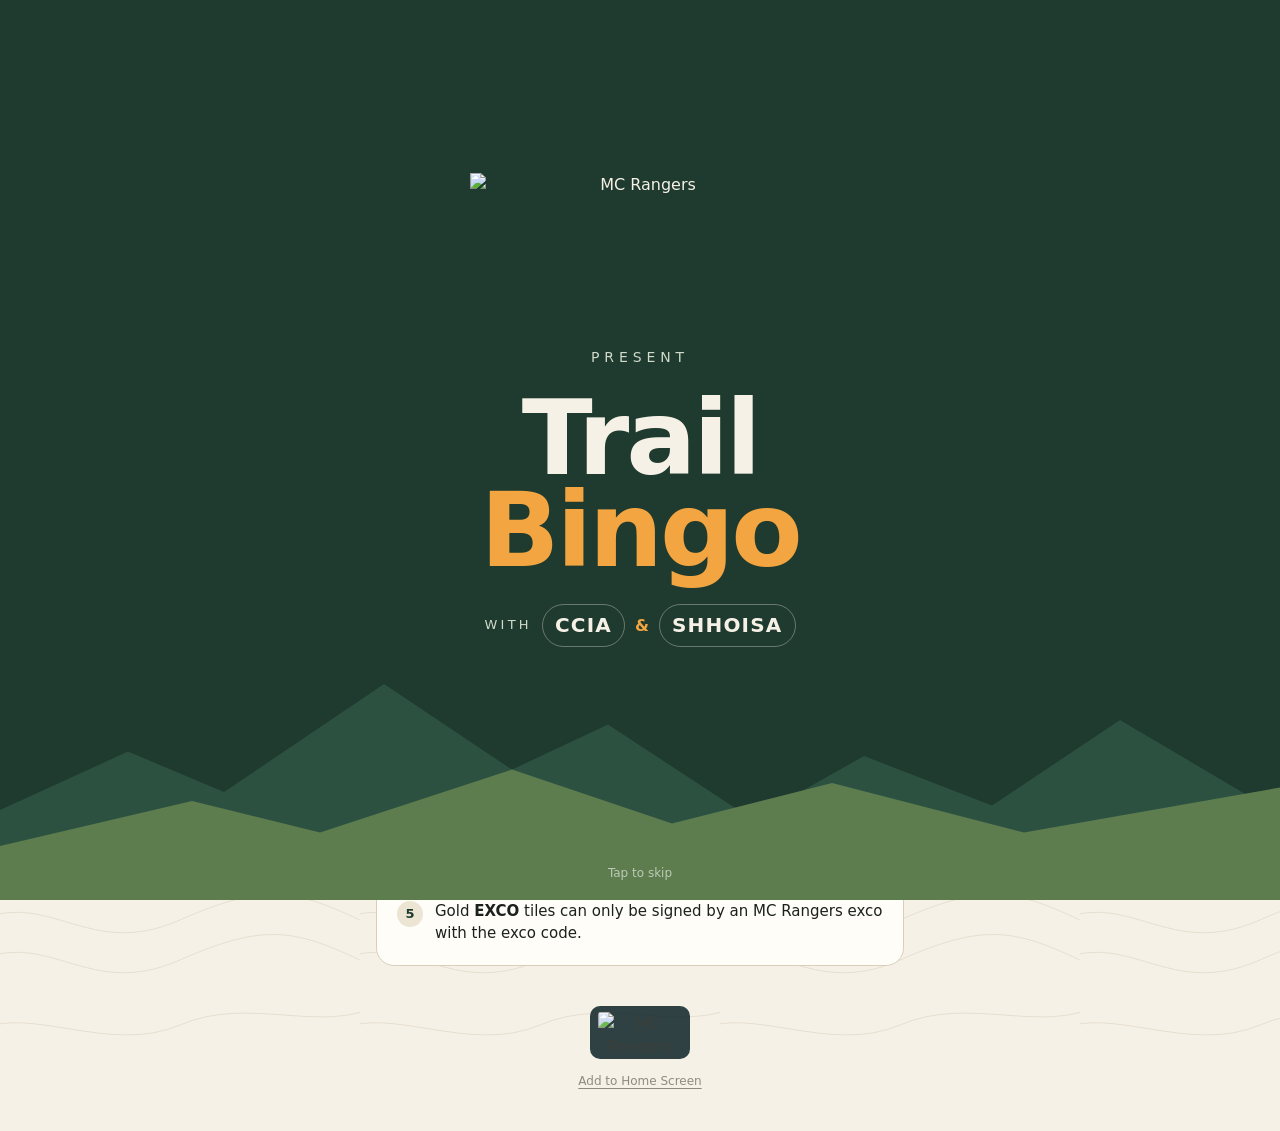
==== index.html @ 8b56e401 "Winning card: drop check code, show finish time and the whole board; MC Rangers exco wording" ====
<!doctype html>
<html lang="en">
<head>
<meta charset="utf-8">
<meta name="viewport" content="width=device-width, initial-scale=1, viewport-fit=cover">
<title>Trail Bingo · MC Rangers</title>
<meta name="description" content="Hike icebreaker bingo by MC Rangers with CCIA &amp; SHHOISA: fill your card by meeting people from other colleges.">
<meta property="og:type" content="website">
<meta property="og:title" content="Trail Bingo · MC Rangers">
<meta property="og:description" content="Fill your bingo card by meeting hikers from other colleges.">
<meta property="og:url" content="https://mcrangers.github.io/hike-bingo/">
<meta property="og:image" content="https://mcrangers.github.io/hike-bingo/icons/icon-512.png">
<meta name="twitter:card" content="summary">
<meta name="theme-color" content="#1f3a2e">
<link rel="manifest" href="manifest.webmanifest">
<link rel="apple-touch-icon" href="icons/apple-touch-icon.png">
<meta name="apple-mobile-web-app-capable" content="yes">
<meta name="mobile-web-app-capable" content="yes">
<meta name="apple-mobile-web-app-status-bar-style" content="black-translucent">
<meta name="apple-mobile-web-app-title" content="Trail Bingo">
<link rel="icon" type="image/png" href="icons/favicon-64.png">
<link rel="preconnect" href="https://api.fontshare.com">
<link href="https://api.fontshare.com/v2/css?f[]=cabinet-grotesk@800,700&f[]=satoshi@400,500,700&display=swap" rel="stylesheet">
<link rel="stylesheet" href="style.css">
</head>
<body>
<div id="splash" class="splash" role="status" aria-label="MC Rangers presents Trail Bingo, with CCIA and SHHOISA">
  <div class="sp-inner">
    <img class="sp-logo" src="icons/logo.png" alt="MC Rangers" width="640" height="317">
    <div class="sp-presents">present</div>
    <div class="sp-title">Trail<br><em>Bingo</em></div>
    <div class="sp-with"><span>with</span><b>CCIA</b><i>&amp;</i><b>SHHOISA</b></div>
  </div>
  <svg class="sp-ridge" viewBox="0 0 400 120" preserveAspectRatio="none" aria-hidden="true"><path d="M0 120V80l40-26 30 18 50-48 40 38 30-20 45 42 35-28 40 22 40-38 50 42v38z" fill="#2d5141"/><path d="M0 120V96l60-20 40 14 60-28 50 24 50-18 60 22 80-20v50z" fill="#5e7d4f"/></svg>
  <div class="sp-skip">Tap to skip</div>
</div>
<div class="wrap">
  <div class="top">
    <div class="brand">
      <span class="mark"><img src="icons/logo-sm.png" alt="MC Rangers" width="240" height="119"></span>
      Trail Bingo
    </div>
    <div id="topRight"></div>
  </div>

  <!-- SETUP -->
  <section id="setup" class="hidden">
    <div class="hero">
      <img class="hero-logo" src="icons/logo-sm.png" alt="MC Rangers" width="240" height="119">
      <h1>Meet the people<br>on the <em>trail.</em> </h1>
      <p id="heroSub">Fill your bingo card by finding hikers from colleges that aren't yours.</p>
      <svg class="ridge" viewBox="0 0 400 90" preserveAspectRatio="none" aria-hidden="true"><path d="M0 90V62l40-20 30 14 50-38 40 30 30-16 45 34 35-22 40 18 40-30 50 34v24z" fill="#2d5141"/><path d="M0 90V74l60-16 40 12 60-22 50 20 50-14 60 18 80-16v34z" fill="#5e7d4f"/></svg>
    </div>
    <form class="card-ui" id="setupForm" novalidate>
      <label for="pName">Your name</label>
      <input type="text" id="pName" autocomplete="given-name" placeholder="e.g. Anvay - the best exco ever!" maxlength="40">
      <label for="pCollege">Your college</label>
      <select id="pCollege"></select>
      <input type="text" id="pCollegeOther" class="hidden" placeholder="Type your college" maxlength="40" style="margin-top:8px">
      <div class="err" id="setupErr"></div>
      <button class="btn" type="submit">Get my bingo card</button>
      <div class="rules">
        <div class="rule"><b>1</b><span>Tap a square and find someone who matches it.</span></div>
        <div class="rule"><b>2</b><span>They must be from a <strong>different college</strong> than you.</span></div>
        <div class="rule"><b>3</b><span id="ruleSigns">Each person can sign up to 3 squares on your card, so keep meeting new people.</span></div>
        <div class="rule"><b>4</b><span id="ruleWin">First to get a full line wins. Show your winning card to an MC Rangers exco.</span></div>
        <div class="rule" id="ruleExcoRow"><b>5</b><span>Gold <strong>EXCO</strong> tiles can only be signed by an MC Rangers exco with the exco code.</span></div>
      </div>
    </form>
  </section>

  <!-- GAME -->
  <section id="game" class="hidden">
    <div class="stats">
      <div class="stat"><div class="n" id="sDone">0</div><div class="l">of 24 squares</div></div>
      <div class="stat"><div class="n" id="sLines">0</div><div class="l">bingo lines</div></div>
      <div class="stat"><div class="n" id="sCols">0</div><div class="l">colleges met</div></div>
    </div>
    <div class="progress"><i id="bar"></i></div>
    <div class="letters" aria-hidden="true"><span>H</span><span>I</span><span>K</span><span>E</span><span>!</span></div>
    <div class="board" id="board" role="grid" aria-label="Bingo card"></div>
    <p class="hint">Tap a square to log who you met.</p>
    <div id="banner"></div>
    <button class="btn dark" id="ticketBtn" type="button">View my winning card</button>
  </section>

  <!-- REWARD -->
  <section id="reward" class="hidden">
    <div class="ticket">
      <div class="head">
        <img class="tk-logo" src="icons/logo-sm.png" alt="MC Rangers" width="240" height="119">
        <div class="tag" id="tTag">Reward ticket</div>
        <h2 id="tTitle">BINGO</h2>
      </div>
      <div class="body">
        <div class="kv"><span>Hiker</span><span id="tName"></span></div>
        <div class="kv"><span>College</span><span id="tCollege"></span></div>
        <div class="kv"><span>Squares filled</span><span id="tDone"></span></div>
        <div class="kv"><span>Bingo lines</span><span id="tLines"></span></div>
        <div class="kv"><span>Colleges met</span><span id="tCols"></span></div>
        <div class="finish"><span>Finished</span><strong id="tTime"></strong><em id="tClock"></em></div>
        <div class="tb-head">Whole card</div>
        <div class="tboard" id="tBoard" role="img" aria-label="The player's full bingo card"></div>
      </div>
    </div>
    <button class="btn" id="backBtn" type="button">Back to my card</button>
  </section>

  <footer class="foot" id="foot">
    <img class="foot-logo" src="icons/logo-sm.png" alt="MC Rangers" width="240" height="119">
    <button type="button" id="installLink">Add to Home Screen</button>
  </footer>
</div>
<div id="sheetRoot"></div>
<canvas class="confetti" id="confetti"></canvas>

<script src="app.js"></script>
</body>
</html>
---- style.css ----
:root{
  --forest:#1f3a2e; --forest-2:#2d5141; --moss:#5e7d4f; --sun:#f2a541; --sun-deep:#d9822b;
  --paper:#f6f1e7; --paper-2:#ede5d4; --ink:#1b211d; --muted:#6b6a5f; --line:#d9cfba;
  --danger:#b4432f; --radius:14px;
  --display:'Cabinet Grotesk',system-ui,sans-serif; --body:'Satoshi',system-ui,sans-serif;
}
*{box-sizing:border-box;margin:0;padding:0}
html{-webkit-text-size-adjust:100%}
body{font-family:var(--body);background:var(--paper);color:var(--ink);min-height:100dvh;line-height:1.45;
  background-image:url("data:image/svg+xml,%3Csvg xmlns='http://www.w3.org/2000/svg' width='360' height='360' viewBox='0 0 360 360'%3E%3Cg fill='none' stroke='%23d9cfba' stroke-width='1' opacity='.55'%3E%3Cpath d='M-20 80c60-40 120 30 190-10s130 20 210-15'/%3E%3Cpath d='M-20 120c60-40 120 30 190-10s130 20 210-15'/%3E%3Cpath d='M-20 200c70-30 110 40 200 0s120-30 200 10'/%3E%3Cpath d='M-20 240c70-30 110 40 200 0s120-30 200 10'/%3E%3Cpath d='M-20 310c50-25 130 25 200-5s140 10 200-20'/%3E%3C/g%3E%3C/svg%3E");}
button,input,select{font:inherit;color:inherit}
button{cursor:pointer;border:0;background:none}
.wrap{max-width:560px;margin:0 auto;padding:20px 16px calc(32px + env(safe-area-inset-bottom))}
.hidden{display:none!important}

/* header */
.top{display:flex;align-items:center;justify-content:space-between;gap:12px;margin-bottom:16px}
.brand{display:flex;align-items:center;gap:10px;font-family:var(--display);font-weight:800;font-size:20px;letter-spacing:-.01em;color:var(--forest)}
.brand .mark{flex:none;display:grid;place-items:center;height:38px;padding:0 9px;border-radius:10px;background:#0e2327}
.brand .mark img{width:62px;height:auto;max-width:none;display:block}
.chip{font-size:13px;font-weight:700;padding:6px 10px;border-radius:999px;background:var(--forest);color:var(--paper)}
.ghost{font-size:13px;font-weight:700;color:var(--muted);padding:8px 10px;border-radius:10px}
.ghost:hover{background:var(--paper-2);color:var(--ink)}

/* setup */
.hero{background:var(--forest);color:var(--paper);border-radius:22px;padding:28px 22px 24px;position:relative;overflow:hidden;margin-bottom:18px}
.hero svg.ridge{position:absolute;left:0;right:0;bottom:0;width:100%;height:90px;opacity:.9}
.hero h1{font-family:var(--display);font-weight:800;font-size:clamp(34px,9vw,46px);line-height:.98;letter-spacing:-.02em;position:relative}
.hero h1 em{font-style:normal;color:var(--sun)}
.hero p{margin-top:12px;max-width:34ch;color:#d8e1d6;position:relative;padding-bottom:56px}
.card-ui{background:#fffdf8;border:1px solid var(--line);border-radius:18px;padding:20px}
label{display:block;font-size:13px;font-weight:700;color:var(--forest-2);margin:14px 0 6px;letter-spacing:.02em;text-transform:uppercase}
label:first-child{margin-top:0}
input[type=text],input[type=password],select{width:100%;padding:13px 14px;border:1.5px solid var(--line);border-radius:12px;background:#fff;font-size:16px;outline:none}
input[type=text]:focus,input[type=password]:focus,select:focus{border-color:var(--forest-2);box-shadow:0 0 0 3px rgba(45,81,65,.15)}
.btn{display:inline-flex;align-items:center;justify-content:center;gap:8px;width:100%;padding:15px 18px;border-radius:14px;background:var(--sun);color:var(--ink);font-weight:700;font-size:16px;margin-top:20px;transition:transform .12s ease,background .15s}
.btn:hover{background:var(--sun-deep)}
.btn:active{transform:scale(.98)}
.btn.dark{background:var(--forest);color:var(--paper)}
.btn.dark:hover{background:var(--forest-2)}
.rules{margin-top:18px;display:grid;gap:10px}
.rule{display:flex;gap:12px;align-items:flex-start;font-size:15px;color:var(--ink)}
.rule b{flex:none;width:26px;height:26px;border-radius:50%;background:var(--paper-2);color:var(--forest);display:grid;place-items:center;font-size:13px}
.err{color:var(--danger);font-size:14px;font-weight:500;margin-top:8px;min-height:1em}

/* stats */
.stats{display:grid;grid-template-columns:repeat(3,1fr);gap:8px;margin-bottom:14px}
.stat{background:#fffdf8;border:1px solid var(--line);border-radius:14px;padding:10px 12px}
.stat .n{font-family:var(--display);font-weight:800;font-size:24px;line-height:1;color:var(--forest)}
.stat .l{font-size:12px;color:var(--muted);margin-top:4px;font-weight:500}
.progress{height:8px;border-radius:99px;background:var(--paper-2);overflow:hidden;margin-bottom:14px}
.progress i{display:block;height:100%;background:linear-gradient(90deg,var(--moss),var(--sun));width:0;transition:width .4s ease}

/* board */
.board{display:grid;grid-template-columns:repeat(5,1fr);gap:6px;background:var(--forest);padding:8px;border-radius:18px}
.letters{display:grid;grid-template-columns:repeat(5,1fr);gap:6px;padding:0 8px;margin-bottom:6px}
.letters span{text-align:center;font-family:var(--display);font-weight:800;font-size:22px;color:var(--forest)}
.sq{aspect-ratio:1;background:#fffdf8;border-radius:10px;padding:5px;display:flex;flex-direction:column;justify-content:center;align-items:center;text-align:center;font-size:clamp(9.5px,2.6vw,12.5px);line-height:1.15;font-weight:500;hyphens:auto;-webkit-hyphens:auto;overflow-wrap:anywhere;position:relative;overflow:hidden;transition:transform .12s ease,background .2s}
.sq:active{transform:scale(.95)}
.sq:focus-visible{outline:3px solid var(--sun);outline-offset:1px}
.sq .who{display:none}
.sq.done{background:var(--sun);color:var(--ink)}
.sq.done .txt{display:none}
.sq.done .who{display:flex;align-items:center;justify-content:center;flex-direction:column;padding:4px;font-weight:700;font-size:1.05em}
.sq.done .who small{font-weight:500;font-size:.78em;opacity:.8;margin-top:2px}
.sq.done::after{content:'✓';position:absolute;top:3px;right:5px;font-size:10px;font-weight:700;color:var(--forest)}
.sq.free{background:var(--moss);color:#fff;font-family:var(--display);font-weight:800;font-size:clamp(11px,3vw,14px)}
.sq.win{box-shadow:inset 0 0 0 3px var(--forest)}
.sq.pop{animation:pop .45s ease}
@keyframes pop{0%{transform:scale(.8)}60%{transform:scale(1.08)}100%{transform:scale(1)}}
.hint{font-size:13px;color:var(--muted);text-align:center;margin-top:10px}

/* banner */
.banner{margin-top:14px;background:var(--forest);color:var(--paper);border-radius:16px;padding:16px 18px;display:flex;align-items:center;gap:14px}
.banner .big{font-family:var(--display);font-weight:800;font-size:26px;color:var(--sun);line-height:1}
.banner p{font-size:14px;color:#d8e1d6}
.banner button{margin-left:auto;flex:none;background:var(--sun);color:var(--ink);font-weight:700;padding:10px 14px;border-radius:12px;font-size:14px}

/* sheet */
.scrim{position:fixed;inset:0;background:rgba(20,28,23,.5);z-index:20;display:flex;align-items:flex-end;justify-content:center;animation:fade .2s ease}
@keyframes fade{from{opacity:0}}
.sheet{background:var(--paper);width:100%;max-width:560px;border-radius:22px 22px 0 0;padding:22px 20px calc(22px + env(safe-area-inset-bottom));animation:up .25s ease;max-height:92dvh;overflow:auto}
@keyframes up{from{transform:translateY(40px);opacity:.4}}
@media(min-width:600px){.scrim{align-items:center}.sheet{border-radius:22px}}
.sheet .tag{font-size:12px;font-weight:700;letter-spacing:.06em;text-transform:uppercase;color:var(--moss)}
.sheet h2{font-family:var(--display);font-weight:800;font-size:24px;line-height:1.1;margin:6px 0 4px;color:var(--forest)}
.sheet .sub{font-size:14px;color:var(--muted)}
.row{display:flex;gap:10px}
.row .btn{margin-top:18px}
.btn.line{background:transparent;border:1.5px solid var(--line);color:var(--ink)}
.btn.line:hover{background:var(--paper-2)}
.btn.warn{background:transparent;border:1.5px solid #e2b9ae;color:var(--danger)}

/* reward */
.ticket{background:#fffdf8;border:1px solid var(--line);border-radius:20px;overflow:hidden}
.ticket .head{background:var(--forest);color:var(--paper);padding:22px 20px;position:relative}
.ticket .head .tag{color:var(--sun);font-size:12px;font-weight:700;letter-spacing:.08em;text-transform:uppercase}
.ticket .head h2{font-family:var(--display);font-weight:800;font-size:34px;line-height:1;margin-top:6px}
.ticket .body{padding:18px 20px;border-top:2px dashed var(--line)}
.kv{display:flex;justify-content:space-between;gap:10px;padding:8px 0;border-bottom:1px solid var(--paper-2);font-size:15px}
.kv span:first-child{color:var(--muted)}
.kv span:last-child{font-weight:700;text-align:right}
.confetti{position:fixed;inset:0;pointer-events:none;z-index:30}
@media (prefers-reduced-motion:reduce){*{animation:none!important;transition:none!important}}

/* splash */
.splash{position:fixed;inset:0;z-index:100;background:var(--forest);color:var(--paper);display:flex;align-items:center;justify-content:center;text-align:center;overflow:hidden;transition:opacity .5s ease,visibility .5s;cursor:pointer}
.splash.out{opacity:0;visibility:hidden}
.sp-inner{position:relative;z-index:1;padding:0 24px 80px}
.sp-host{font-family:var(--display);font-weight:800;font-size:clamp(30px,9vw,44px);letter-spacing:.04em;text-transform:uppercase;color:var(--sun);animation:spIn .6s ease both .1s}
.sp-presents{font-size:14px;letter-spacing:.35em;text-transform:uppercase;color:#cfdacb;margin-top:6px;animation:spIn .6s ease both .5s}
.sp-title{font-family:var(--display);font-weight:800;font-size:clamp(64px,20vw,104px);line-height:.88;letter-spacing:-.03em;margin-top:26px;animation:spIn .7s ease both .9s}
.sp-title em{font-style:normal;color:var(--sun)}
.sp-with{margin-top:28px;display:flex;align-items:center;justify-content:center;gap:10px;flex-wrap:wrap;animation:spIn .6s ease both 1.4s}
.sp-with span{font-size:13px;letter-spacing:.25em;text-transform:uppercase;color:#cfdacb}
.sp-with b{font-family:var(--display);font-weight:800;font-size:20px;letter-spacing:.06em;border:1.5px solid rgba(246,241,231,.35);padding:6px 12px;border-radius:999px}
.sp-with i{font-style:normal;color:var(--sun);font-weight:700}
.sp-ridge{position:absolute;left:0;right:0;bottom:0;width:100%;height:30vh;animation:spRise 1.2s ease both}
.sp-skip{position:absolute;bottom:calc(18px + env(safe-area-inset-bottom));left:0;right:0;font-size:12px;color:#e6ece4;opacity:.7;z-index:1;animation:spIn .5s ease both 1.8s}
@keyframes spIn{from{opacity:0;transform:translateY(14px)}}
@keyframes spRise{from{transform:translateY(40%)}}

/* footer: quiet add-to-home-screen link */
.foot{margin-top:40px;text-align:center}
.foot button{font-size:12px;color:var(--muted);text-decoration:underline;text-underline-offset:3px;padding:8px;opacity:.75}
.foot button:hover{opacity:1}
.steps{margin-top:14px;display:grid;gap:10px;font-size:15px}
.steps div{display:flex;gap:10px;align-items:flex-start}
.steps b{flex:none;width:24px;height:24px;border-radius:50%;background:var(--paper-2);color:var(--forest);display:grid;place-items:center;font-size:12px}
.note{margin-top:14px;font-size:13px;color:var(--muted);background:var(--paper-2);border-radius:12px;padding:10px 12px}
.sq.done .who small{overflow-wrap:normal;hyphens:none;font-size:.7em;max-width:100%}

/* keep content clear of the iPhone status bar / notch in home-screen mode */
.wrap{padding-top:calc(20px + env(safe-area-inset-top));padding-left:calc(16px + env(safe-area-inset-left));padding-right:calc(16px + env(safe-area-inset-right))}
.sheet{max-height:calc(92dvh - env(safe-area-inset-top))}

/* exco-only tiles */
.sq.exco{background:#fff6e3;box-shadow:inset 0 0 0 2px var(--sun)}
.sq.exco .xtag{display:block;font-size:.72em;font-weight:700;letter-spacing:.12em;color:var(--sun-deep);margin-bottom:2px}
.sq.exco.done{background:var(--sun);box-shadow:inset 0 0 0 2px var(--forest)}
.sq.exco.win{box-shadow:inset 0 0 0 3px var(--forest)}
.xmini{font-size:10px;font-weight:700;background:var(--sun);color:var(--ink);padding:1px 5px;border-radius:99px;margin-left:4px;letter-spacing:.06em}

/* MC Rangers logo */
.sp-logo{display:block;width:min(78vw,340px);height:auto;margin:0 auto;animation:spIn .6s ease both .1s}
.hero-logo{position:relative;display:block;width:120px;height:auto;margin-bottom:16px}
.tk-logo{position:absolute;top:50%;right:16px;transform:translateY(-50%);width:92px;height:auto}
.ticket .head:has(.tk-logo){padding-right:122px}
.foot-logo{display:block;width:84px;height:auto;margin:0 auto 6px;padding:6px 8px;border-radius:10px;background:#0e2327;opacity:.85;box-sizing:content-box}

/* winning card */
.finish{display:flex;flex-direction:column;align-items:center;background:var(--paper-2);border-radius:14px;padding:12px;margin:14px 0 4px}
.finish span{font-size:12px;font-weight:700;letter-spacing:.08em;text-transform:uppercase;color:var(--muted)}
.finish strong{font-family:var(--display);font-weight:800;font-size:38px;line-height:1.05;color:var(--forest)}
.finish em{font-style:normal;font-size:13px;color:var(--muted)}
.tb-head{margin:16px 0 8px;font-size:12px;font-weight:700;letter-spacing:.08em;text-transform:uppercase;color:var(--moss)}
.tboard{display:grid;grid-template-columns:repeat(5,1fr);gap:4px;background:var(--forest);padding:5px;border-radius:12px}
.tc{min-width:0;min-height:72px;background:#fffdf8;border-radius:7px;padding:4px 3px;display:flex;flex-direction:column;justify-content:space-between;text-align:center;overflow:hidden}
.tc .p{font-size:8.5px;line-height:1.15;color:var(--muted);display:-webkit-box;-webkit-line-clamp:3;-webkit-box-orient:vertical;overflow:hidden}
.tc b{font-size:10.5px;line-height:1.1;color:var(--ink);overflow-wrap:anywhere;margin-top:3px}
.tc i{font-style:normal;font-size:8.5px;color:var(--muted);white-space:nowrap;overflow:hidden;text-overflow:ellipsis}
.tc.done{background:#fde9c8}
.tc.exco{box-shadow:inset 0 0 0 2px var(--sun)}
.tc.win.done{background:var(--sun)}
.tc.win .p,.tc.win i{color:#5a4320}
.tc.free{background:var(--moss);color:#fff;font-weight:800;font-size:11px;justify-content:center}
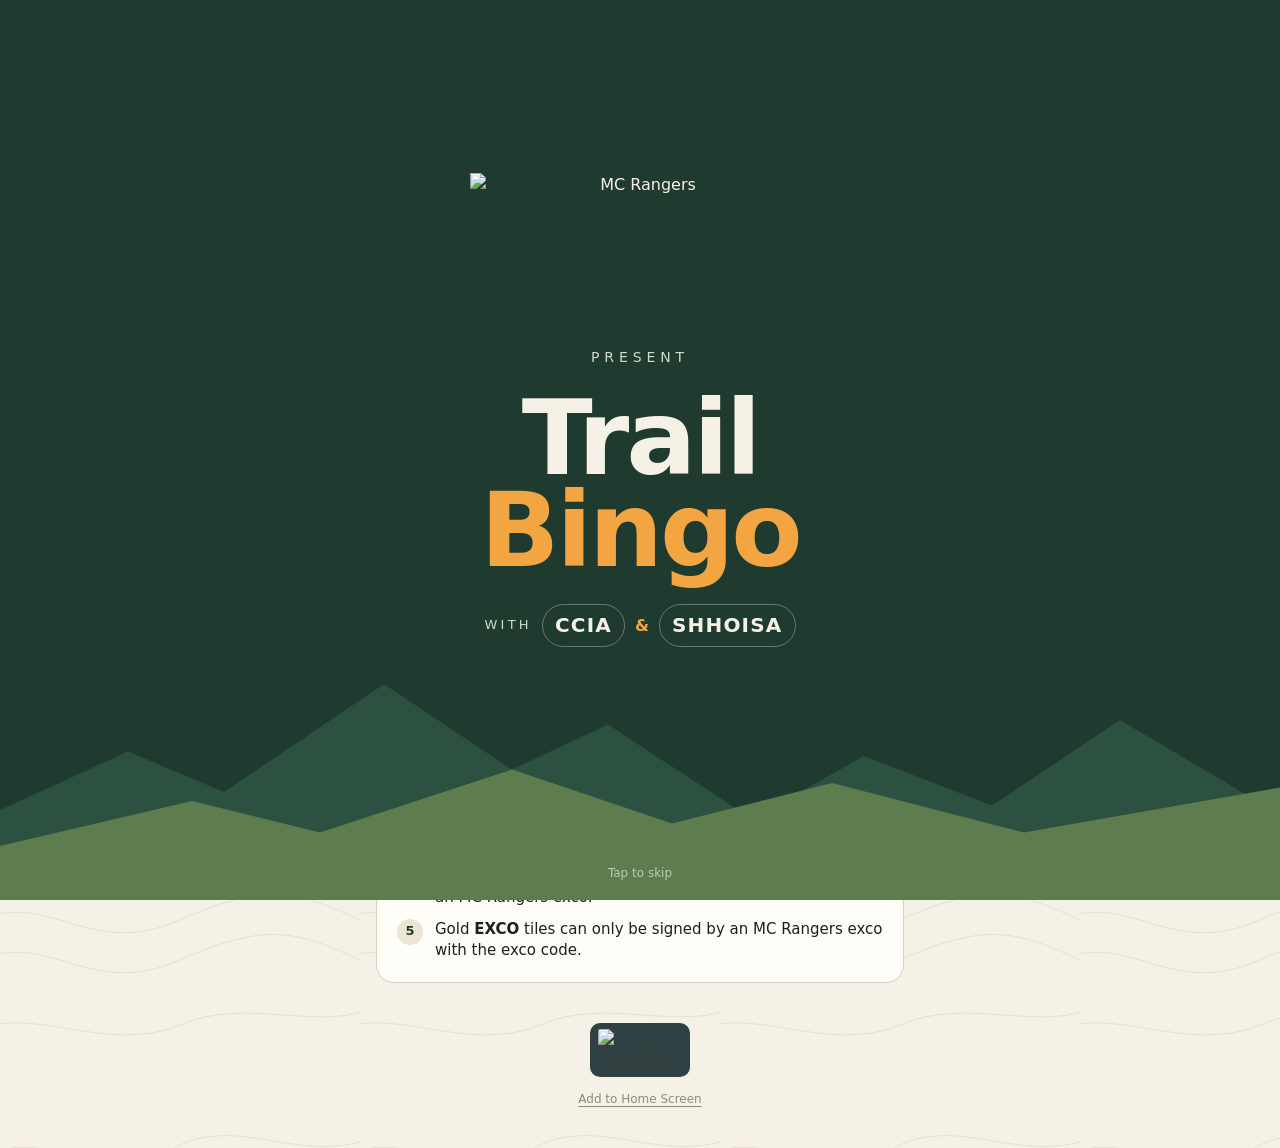
==== commit 4aa7de0a: "Own-college squares limit (admin), one winning-card button, People met on ticket" ====
--- a/index.html
+++ b/index.html
@@ -61,7 +61,7 @@
       <button class="btn" type="submit">Get my bingo card</button>
       <div class="rules">
         <div class="rule"><b>1</b><span>Tap a square and find someone who matches it.</span></div>
-        <div class="rule"><b>2</b><span>They must be from a <strong>different college</strong> than you.</span></div>
+        <div class="rule"><b>2</b><span id="ruleCollege">Find people from <strong>other colleges</strong>. Only 4 squares can be signed by people from your own college.</span></div>
         <div class="rule"><b>3</b><span id="ruleSigns">Each person can sign up to 3 squares on your card, so keep meeting new people.</span></div>
         <div class="rule"><b>4</b><span id="ruleWin">First to get a full line wins. Show your winning card to an MC Rangers exco.</span></div>
         <div class="rule" id="ruleExcoRow"><b>5</b><span>Gold <strong>EXCO</strong> tiles can only be signed by an MC Rangers exco with the exco code.</span></div>
@@ -95,9 +95,7 @@
       <div class="body">
         <div class="kv"><span>Hiker</span><span id="tName"></span></div>
         <div class="kv"><span>College</span><span id="tCollege"></span></div>
-        <div class="kv"><span>Squares filled</span><span id="tDone"></span></div>
-        <div class="kv"><span>Bingo lines</span><span id="tLines"></span></div>
-        <div class="kv"><span>Colleges met</span><span id="tCols"></span></div>
+        <div class="kv"><span>People met</span><span id="tPeople"></span></div>
         <div class="finish"><span>Finished</span><strong id="tTime"></strong><em id="tClock"></em></div>
         <div class="tb-head">Whole card</div>
         <div class="tboard" id="tBoard" role="img" aria-label="The player's full bingo card"></div>
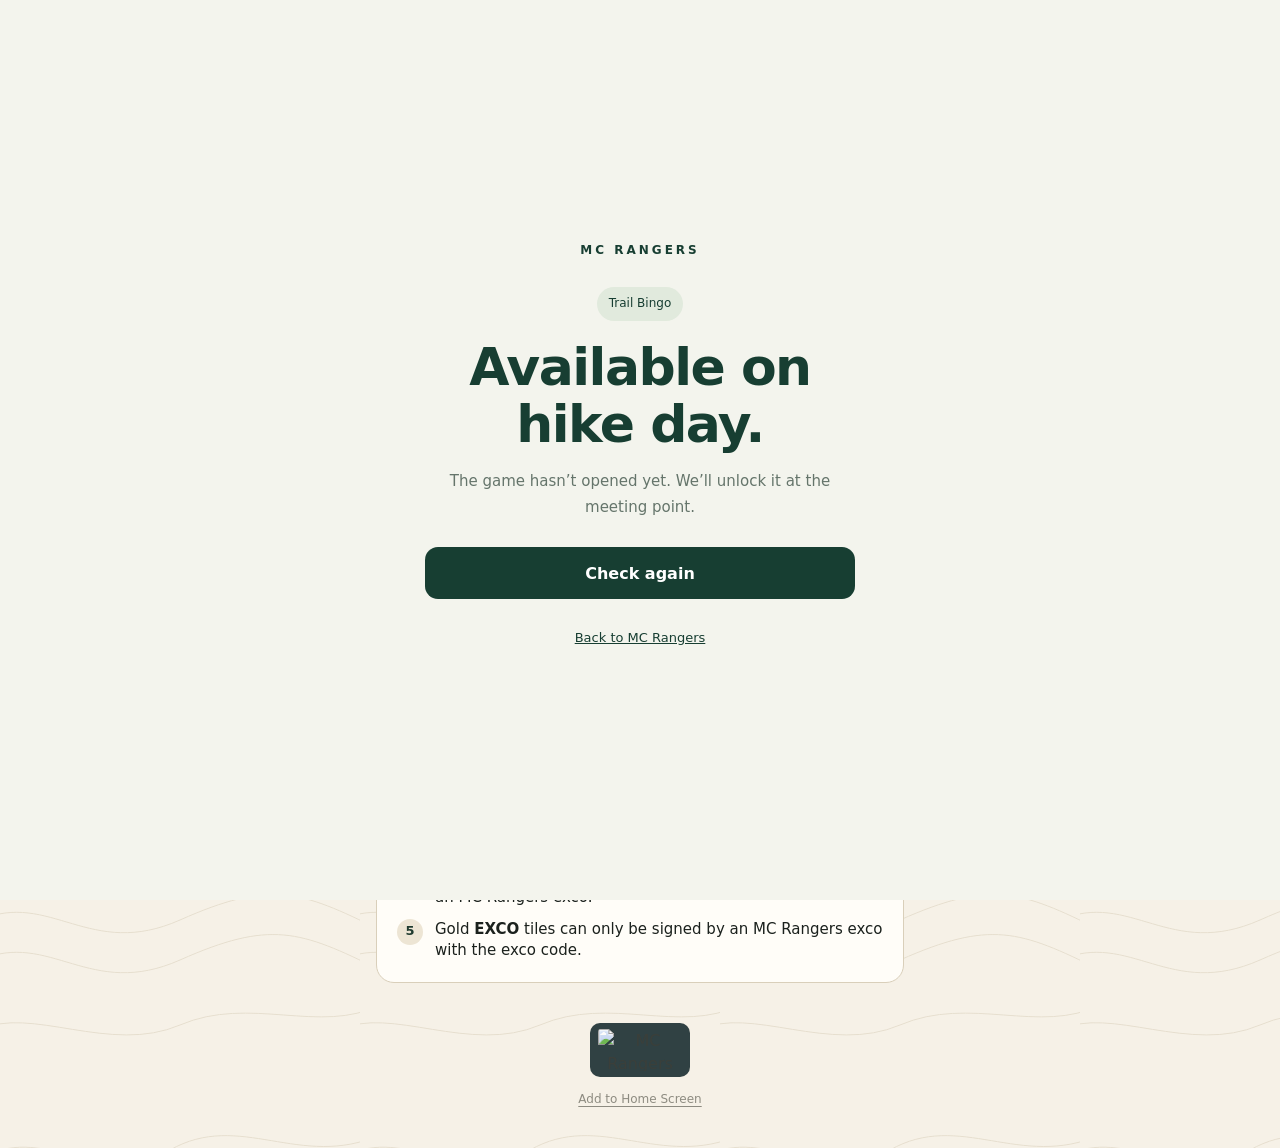
==== commit fba34f12: "Update index.htmllockdown" ====
--- a/index.html
+++ b/index.html
@@ -112,6 +112,7 @@
 <div id="sheetRoot"></div>
 <canvas class="confetti" id="confetti"></canvas>
 
+<script src="lockdown.js"></script>
 <script src="app.js"></script>
 </body>
 </html>
--- a/style.css
+++ b/style.css
@@ -139,6 +139,9 @@
 .sq.exco .xtag{display:block;font-size:.72em;font-weight:700;letter-spacing:.12em;color:var(--sun-deep);margin-bottom:2px}
 .sq.exco.done{background:var(--sun);box-shadow:inset 0 0 0 2px var(--forest)}
 .sq.exco.win{box-shadow:inset 0 0 0 3px var(--forest)}
+/* long prompts shrink a little so they fit */
+.sq.long .txt{font-size:.86em;line-height:1.08}
+.sq.exco.long .xtag{font-size:.64em;margin-bottom:1px}
 .xmini{font-size:10px;font-weight:700;background:var(--sun);color:var(--ink);padding:1px 5px;border-radius:99px;margin-left:4px;letter-spacing:.06em}
 
 /* MC Rangers logo */
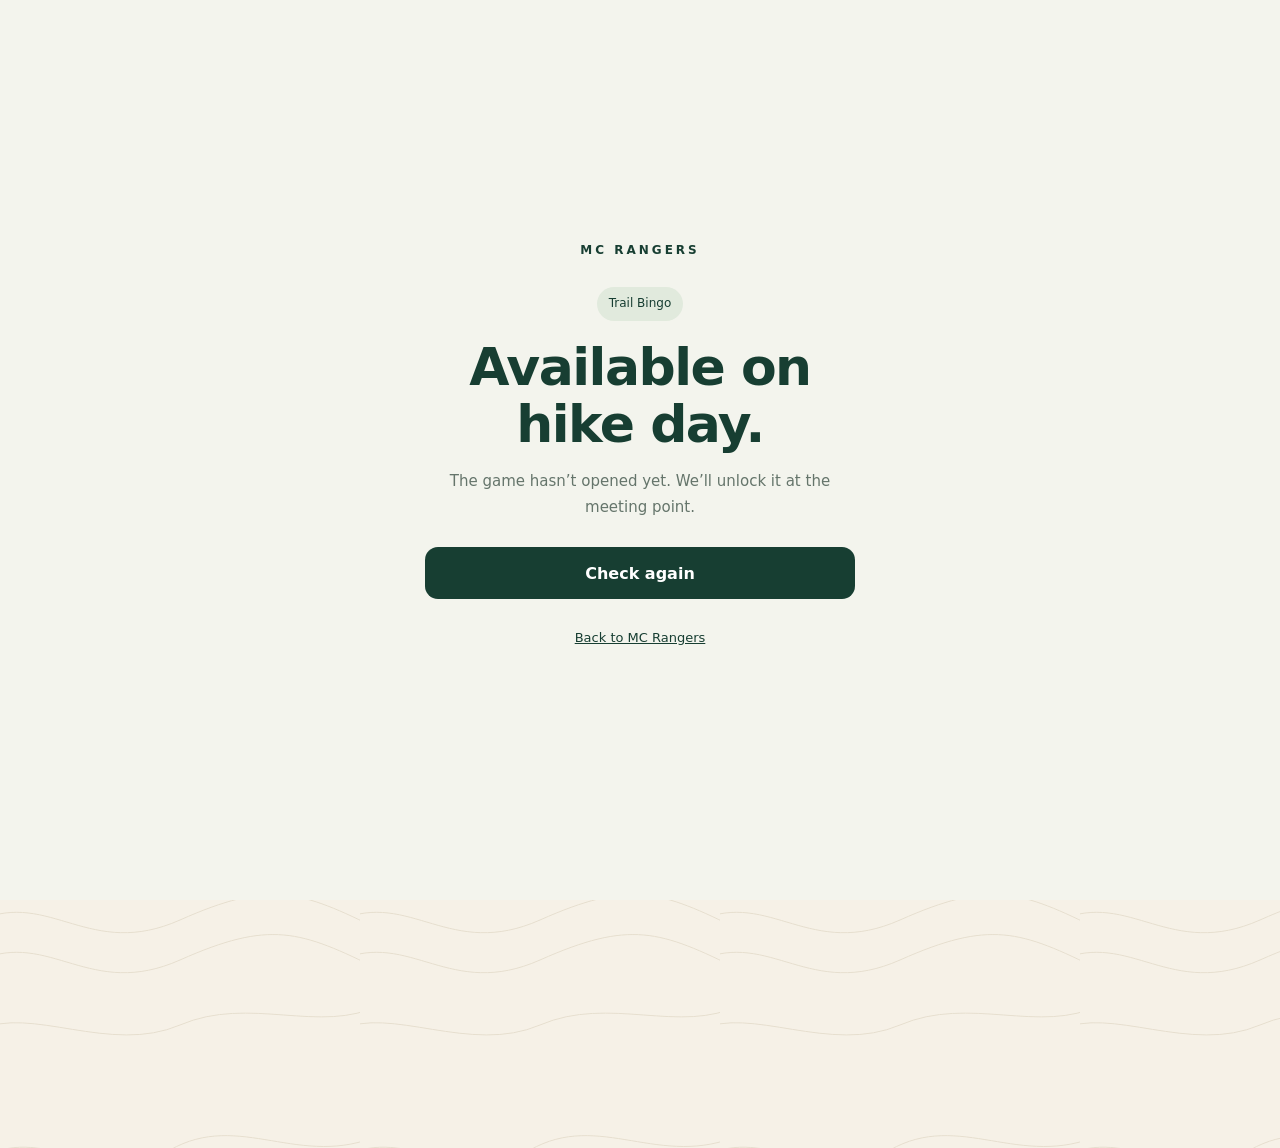
==== commit c112034b: "Update index.html" ====
--- a/index.html
+++ b/index.html
@@ -1,6 +1,11 @@
 <!doctype html>
 <html lang="en">
 <head>
+ <style>
+  body:not(.availability-ready) > :not(script):not(style):not(#bingo-lockdown) {
+    visibility: hidden;
+  }
+</style>
 <meta charset="utf-8">
 <meta name="viewport" content="width=device-width, initial-scale=1, viewport-fit=cover">
 <title>Trail Bingo · MC Rangers</title>
